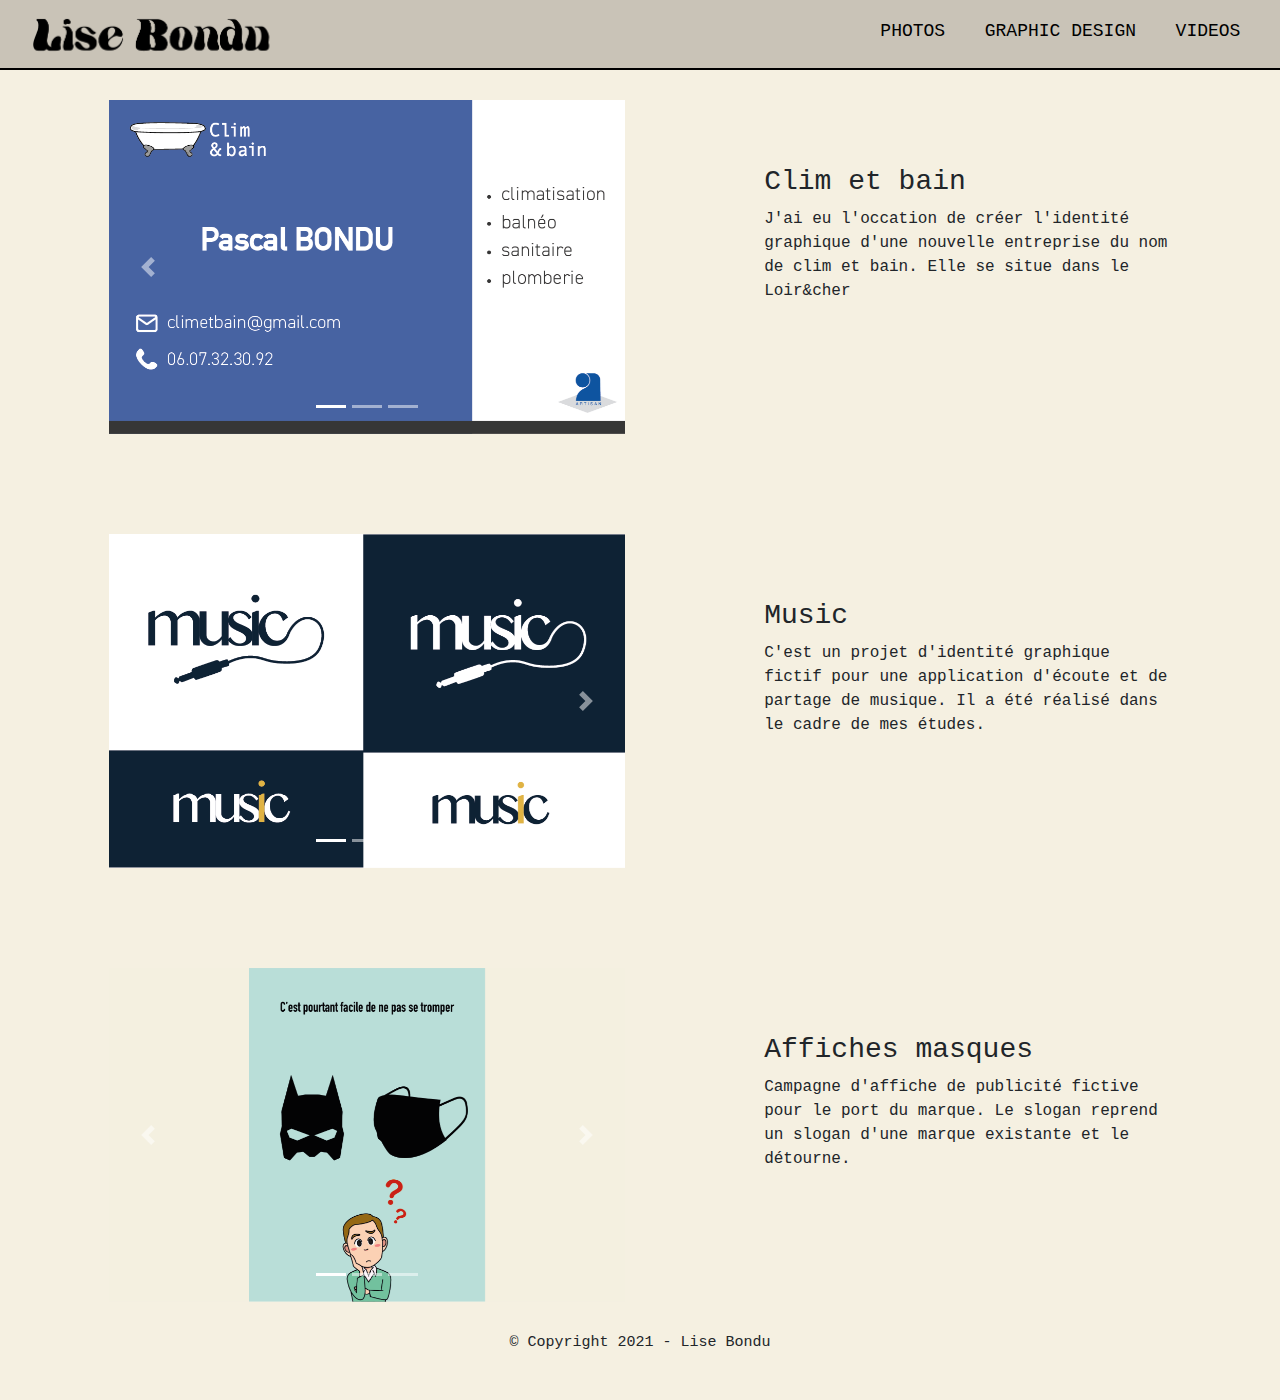
==== graphicDesign.html @ b58b4dde "Add files via upload" ====
<!DOCTYPE html>
<html lang="fr">
<head> 
	<link rel="icon" href="Logos/Logo Portfolio.png" />
    <title>Portfolio | Graphic Design</title>
	<meta charset="UTF-8">
	<link rel="stylesheet" href="https://maxcdn.bootstrapcdn.com/bootstrap/4.0.0/css/bootstrap.min.css" integrity="sha384-Gn5384xqQ1aoWXA+058RXPxPg6fy4IWvTNh0E263XmFcJlSAwiGgFAW/dAiS6JXm" crossorigin="anonymous">
	<link rel="stylesheet" href="styleGraphicdesign.css">
</head>

<body>
	
	<nav>
		<a href="photos.html" class="a">PHOTOS</a>
		<a href="graphicDesign.html" class="a">GRAPHIC DESIGN</a>
		<a href="videos.html" class="a">VIDEOS</a>
	</nav>

	<span><a href="index.html"><img class="img1" src="logo3.png"/><img class="img2" src="icones/logopetit.png"/></a></span>

<div class="row">
	<section class="col-md-5 offset-md-1  col-10 offset-1">
		<div id="carouselExampleIndicators" class="carousel slide" data-ride="carousel">
			<ol class="carousel-indicators">
			  <li data-target="#carouselExampleIndicators" data-slide-to="0" class="active"></li>
			  <li data-target="#carouselExampleIndicators" data-slide-to="1"></li>
			  <li data-target="#carouselExampleIndicators" data-slide-to="2"></li>
			</ol>
			<div class="carousel-inner">
				<div class="carousel-item active">
					<img src="design/cilmetbain/cartedevisite.png">
				</div>
				<div class="carousel-item">
					<img src="design/cilmetbain/logo2fond.png">
				</div>
				<div class="carousel-item">
					<img src="design/cilmetbain/flyer.png">
				</div>
			</div>
			<a class="carousel-control-prev" href="#carouselExampleIndicators" role="button" data-slide="prev">
			  <span class="carousel-control-prev-icon" aria-hidden="true"></span>
			  <span class="sr-only">Previous</span>
			</a>
			<a class="carousel-control-next" href="#carouselExampleIndicators" role="button" data-slide="next">
			  <span class="carousel-control-next-icon" aria-hidden="true"></span>
			  <span class="sr-only">Next</span>
			</a>
		</div>
	</section>
	<div class="paraexpl col-md-4 offset-md-1 col-10 offset-1">
		<h3>Clim et bain</h3>
		<p>J'ai eu l'occation de créer l'identité graphique d'une nouvelle entreprise du nom de clim et bain. Elle se situe dans le Loir&cher</p>
	</div>
</div>

<div class="row">
	<section class="col-md-5 offset-md-1  col-10 offset-1">
		<div id="carouselExampleIndicators2" class="carousel slide" data-ride="carousel">
			<ol class="carousel-indicators">
			  <li data-target="#carouselExampleIndicators2" data-slide-to="0" class="active"></li>
			  <li data-target="#carouselExampleIndicators2" data-slide-to="1"></li>
			  <li data-target="#carouselExampleIndicators2" data-slide-to="2"></li>
			</ol>
			<div class="carousel-inner">
				<div class="carousel-item active">
					<img src="design/music/logoMUSIC.png">
				</div>
				<div class="carousel-item">
					<img src="design/music/publi1.png">
				</div>
				<div class="carousel-item">
					<img src="design/music/publi2.png">
				</div>
			</div>
			<a class="carousel-control-prev" href="#carouselExampleIndicators2" role="button" data-slide="prev">
			  <span class="carousel-control-prev-icon" aria-hidden="true"></span>
			  <span class="sr-only">Previous</span>
			</a>
			<a class="carousel-control-next" href="#carouselExampleIndicators2" role="button" data-slide="next">
			  <span class="carousel-control-next-icon" aria-hidden="true"></span>
			  <span class="sr-only">Next</span>
			</a>
		</div>
	</section>
	
	<div class="paraexpl col-md-4 offset-md-1 col-10 offset-1">
		<h3>Music</h3>
		<p>C'est un projet d'identité graphique fictif pour une application d'écoute et de partage de musique. Il a été réalisé dans le cadre de mes études. </p>
	</div>
</div>

<div class="row">
	<section class="col-md-5 offset-md-1  col-10 offset-1">
		<div id="carouselExampleIndicators3" class="carousel slide" data-ride="carousel">
			<ol class="carousel-indicators">
				<li data-target="#carouselExampleIndicators3" data-slide-to="0" class="active"></li>
				<li data-target="#carouselExampleIndicators3" data-slide-to="1"></li>
				<li data-target="#carouselExampleIndicators3" data-slide-to="2"></li>
			</ol>
			<div class="carousel-inner">
				<div class="carousel-item active">
					<img src="design/masque/AfficheMasque1.png">
				</div>
				<div class="carousel-item">
					<img src="design/masque/AfficheMasque2.png">
				</div>
			</div>
			<a class="carousel-control-prev" href="#carouselExampleIndicators3" role="button" data-slide="prev">
				<span class="carousel-control-prev-icon" aria-hidden="true"></span>
				<span class="sr-only">Previous</span>
			</a>
			<a class="carousel-control-next" href="#carouselExampleIndicators3" role="button" data-slide="next">
				<span class="carousel-control-next-icon" aria-hidden="true"></span>
				<span class="sr-only">Next</span>
			</a>
		</div>
	</section>
	
	<div class="paraexpl col-md-4 offset-md-1 col-10 offset-1">
		<h3>Affiches masques</h3>
		<p>Campagne d'affiche de publicité fictive pour le port du marque. Le slogan reprend un slogan d'une marque existante et le détourne.</p>
	</div>
</div>

	
	
	
	<footer>
		<p>© Copyright 2021 - Lise Bondu</p>
	</footer>
	

	<script src="https://code.jquery.com/jquery-3.3.1.slim.min.js" integrity="sha384-q8i/X+965DzO0rT7abK41JStQIAqVgRVzpbzo5smXKp4YfRvH+8abtTE1Pi6jizo" crossorigin="anonymous"></script>
	<script src="https://cdnjs.cloudflare.com/ajax/libs/popper.js/1.14.7/umd/popper.min.js" integrity="sha384-UO2eT0CpHqdSJQ6hJty5KVphtPhzWj9WO1clHTMGa3JDZwrnQq4sF86dIHNDz0W1" crossorigin="anonymous"></script>
	<script src="https://stackpath.bootstrapcdn.com/bootstrap/4.3.1/js/bootstrap.min.js" integrity="sha384-JjSmVgyd0p3pXB1rRibZUAYoIIy6OrQ6VrjIEaFf/nJGzIxFDsf4x0xIM+B07jRM" crossorigin="anonymous"></script>
</body>
</html>
---- styleGraphicdesign.css ----
html, body{
	margin:0px;
	padding:0px;
	background-color:#f5f0e1;
	font-family:andale mono, monospace;
	width:100%;
}
a{
	text-decoration:none;
}
.a{
	display:inline;
	float:right;
	padding:1em 2.2em 0 0;
	font-size: large;
}
span a img{
	width:15rem;
	position:fixed;
	z-index: 101;
	top:0.8rem;
	left:2rem;
}
nav{
	color:black;
	width:100%;
	height:70px;
	background-color: #c9c3b7;
	border-bottom:black 2px solid;
	display: flex;
	justify-content: flex-end;
	position:fixed;
	z-index: 100;
}
nav p{
	align-items: center;
}
a:link{
	color:black;
}
a:hover{
	color:white;
}
a:visited{
	color:black;
}
a:visited:hover{
	color:white;
}

section{
	padding-top: 100px;
}
img{
	width:100%;
}

.paraexpl{
	margin: auto;
	padding-top: 50px;
}

footer{
	clear:both;
	width:100%;
	text-align:center;
	padding:30px;
	font-size:15px;
}

.img2{
	display:none;
}


@media screen and (max-width: 1000px) {
	.img1{
		display:none;
	}
	.img2{
		display:block;
		width: 4em;
		top:0.8rem;
	}
}
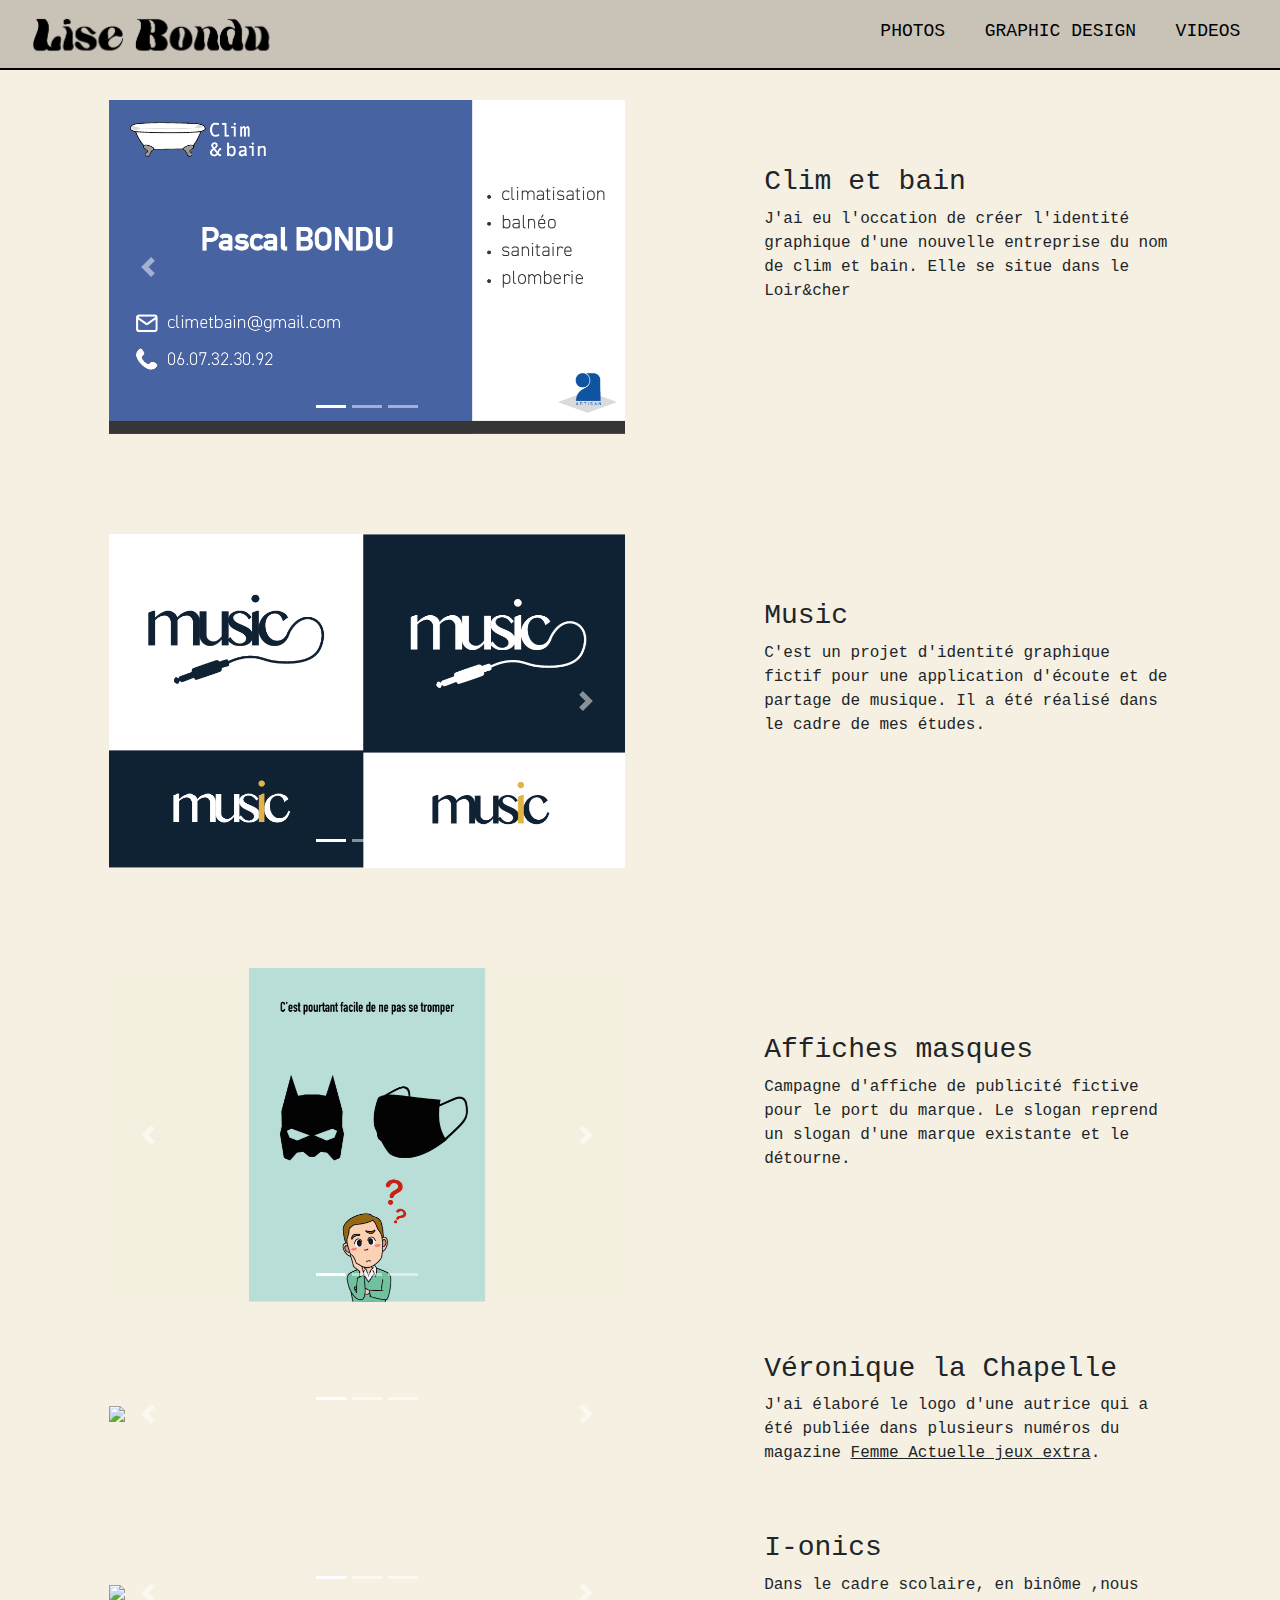
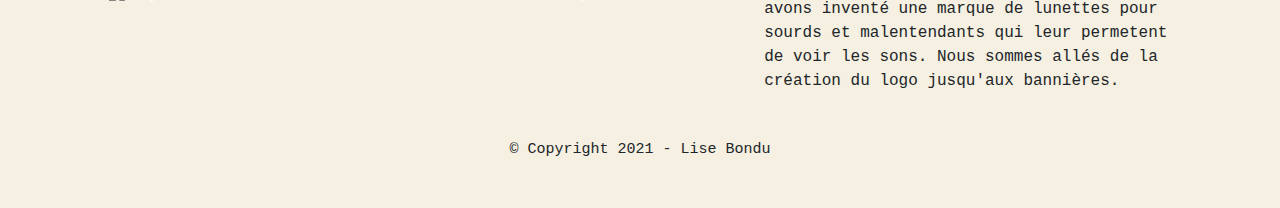
==== commit 300fb369: "Add files via upload" ====
--- a/graphicDesign.html
+++ b/graphicDesign.html
@@ -122,8 +122,77 @@
 	</div>
 </div>
 
-	
-	
+<div class="row">
+	<section class="col-md-5 offset-md-1  col-10 offset-1">
+		<div id="carouselExampleIndicators2" class="carousel slide" data-ride="carousel">
+			<ol class="carousel-indicators">
+			  <li data-target="#carouselExampleIndicators2" data-slide-to="0" class="active"></li>
+			  <li data-target="#carouselExampleIndicators2" data-slide-to="1"></li>
+			  <li data-target="#carouselExampleIndicators2" data-slide-to="2"></li>
+			</ol>
+			<div class="carousel-inner">
+				<div class="carousel-item active">
+					<img src="design/LCR/logoComplet.png">
+				</div>
+				<div class="carousel-item">
+					<img src="design/LCR/logo1.png">
+				</div>
+				<div class="carousel-item">
+					<img src="design/LCR/logo2.png">
+				</div>
+			</div>
+			<a class="carousel-control-prev" href="#carouselExampleIndicators2" role="button" data-slide="prev">
+			  <span class="carousel-control-prev-icon" aria-hidden="true"></span>
+			  <span class="sr-only">Previous</span>
+			</a>
+			<a class="carousel-control-next" href="#carouselExampleIndicators2" role="button" data-slide="next">
+			  <span class="carousel-control-next-icon" aria-hidden="true"></span>
+			  <span class="sr-only">Next</span>
+			</a>
+		</div>
+	</section>
+	
+	<div class="paraexpl col-md-4 offset-md-1 col-10 offset-1">
+		<h3>Véronique la Chapelle</h3>
+		<p>J'ai élaboré le logo d'une autrice qui a été publiée dans plusieurs numéros du magazine <u>Femme Actuelle jeux extra</u>.</p>
+	</div>
+</div>
+	
+<div class="row">
+	<section class="col-md-5 offset-md-1  col-10 offset-1">
+		<div id="carouselExampleIndicators2" class="carousel slide" data-ride="carousel">
+			<ol class="carousel-indicators">
+			  <li data-target="#carouselExampleIndicators2" data-slide-to="0" class="active"></li>
+			  <li data-target="#carouselExampleIndicators2" data-slide-to="1"></li>
+			  <li data-target="#carouselExampleIndicators2" data-slide-to="2"></li>
+			</ol>
+			<div class="carousel-inner">
+				<div class="carousel-item active">
+					<img src="design/Ionics/logo.png">
+				</div>
+				<div class="carousel-item">
+					<img src="design/Ionics/charte.png">
+				</div>
+				<div class="carousel-item">
+					<img src="design/Ionics/bannieres.png">
+				</div>
+			</div>
+			<a class="carousel-control-prev" href="#carouselExampleIndicators2" role="button" data-slide="prev">
+			  <span class="carousel-control-prev-icon" aria-hidden="true"></span>
+			  <span class="sr-only">Previous</span>
+			</a>
+			<a class="carousel-control-next" href="#carouselExampleIndicators2" role="button" data-slide="next">
+			  <span class="carousel-control-next-icon" aria-hidden="true"></span>
+			  <span class="sr-only">Next</span>
+			</a>
+		</div>
+	</section>
+	
+	<div class="paraexpl col-md-4 offset-md-1 col-10 offset-1">
+		<h3>I-onics</h3>
+		<p>Dans le cadre scolaire, en binôme ,nous avons inventé une marque de lunettes pour sourds et malentendants qui leur permetent de voir les sons. Nous sommes allés de la création du logo jusqu'aux bannières.</p>
+	</div>
+</div>
 	
 	<footer>
 		<p>© Copyright 2021 - Lise Bondu</p>
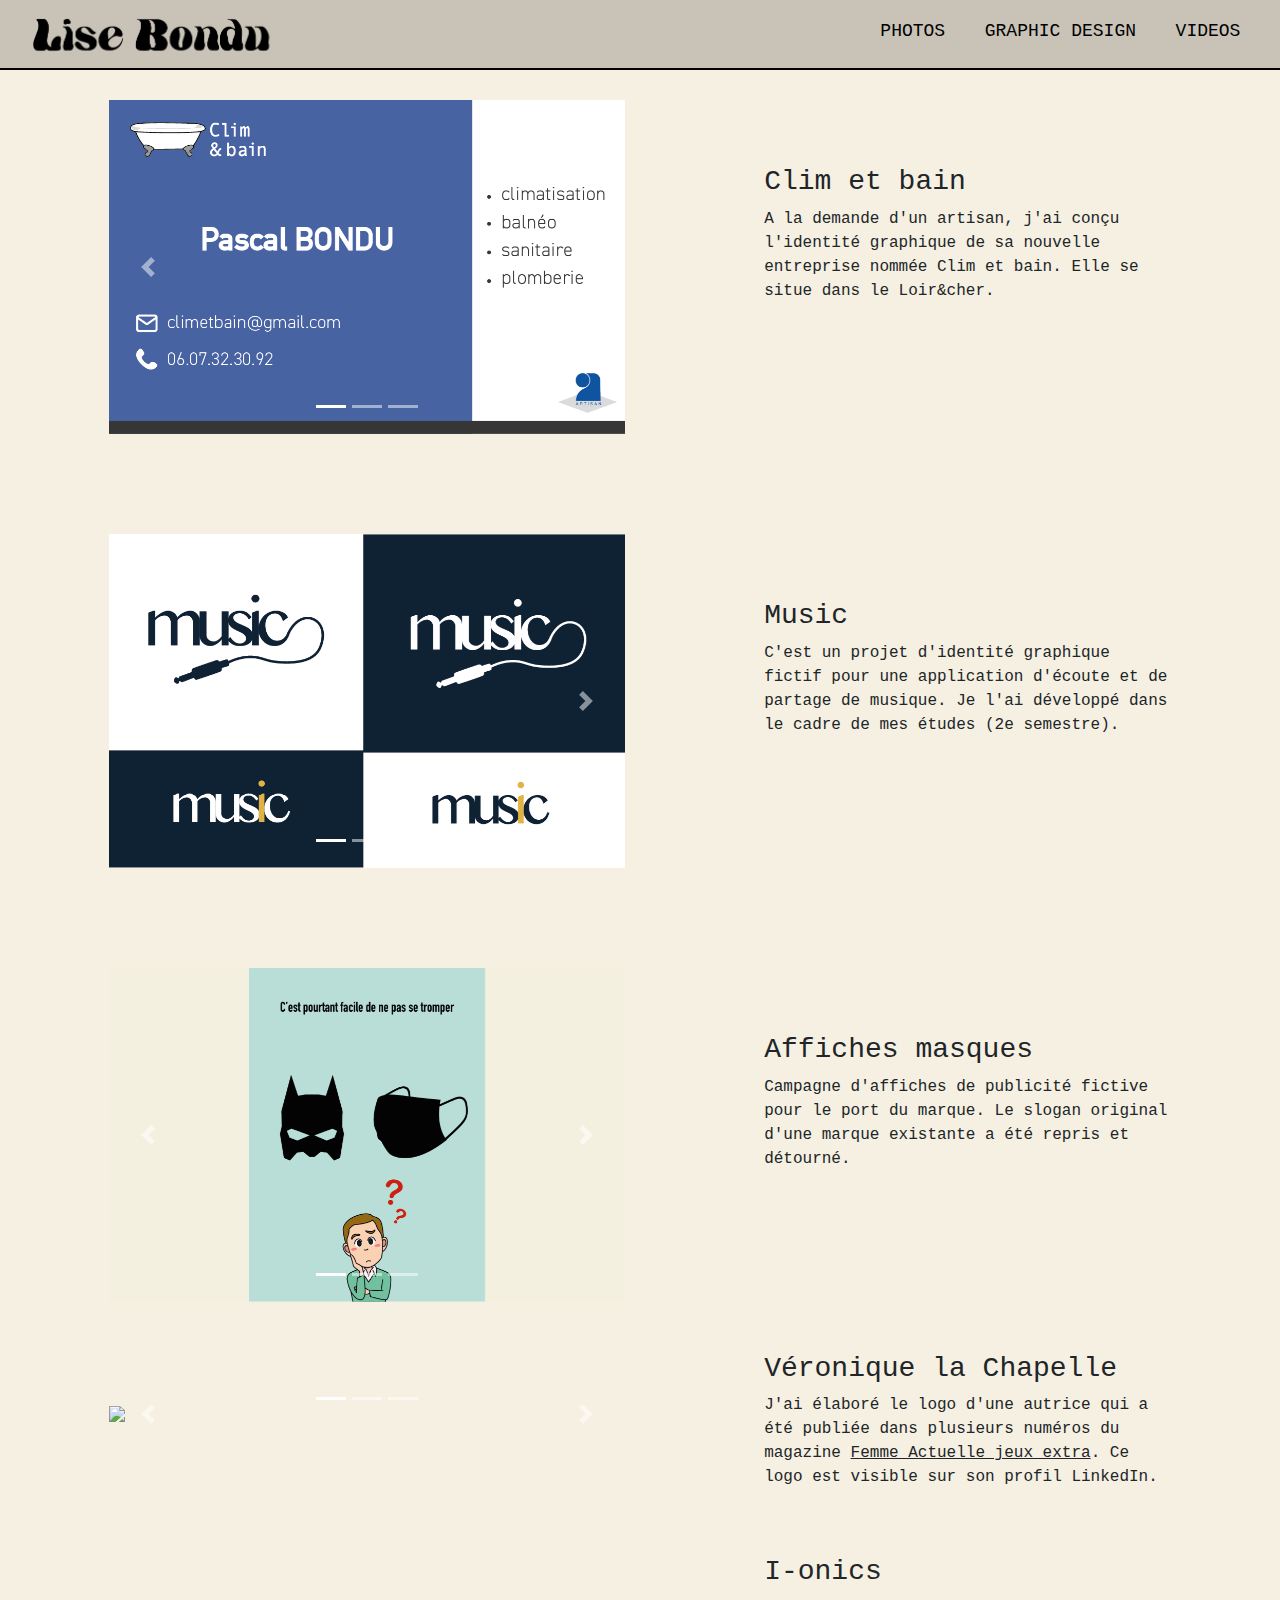
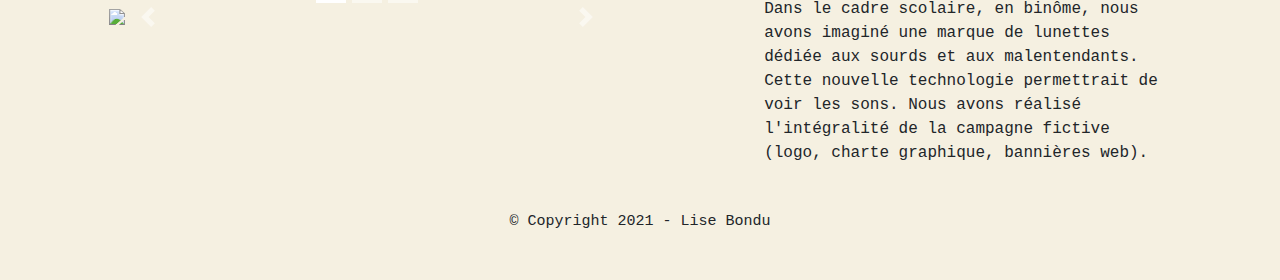
==== commit c209aa98: "Add files via upload" ====
--- a/graphicDesign.html
+++ b/graphicDesign.html
@@ -49,7 +49,7 @@
 	</section>
 	<div class="paraexpl col-md-4 offset-md-1 col-10 offset-1">
 		<h3>Clim et bain</h3>
-		<p>J'ai eu l'occation de créer l'identité graphique d'une nouvelle entreprise du nom de clim et bain. Elle se situe dans le Loir&cher</p>
+		<p>A la demande d'un artisan, j'ai conçu l'identité graphique de sa nouvelle entreprise nommée Clim et bain. Elle se situe dans le Loir&cher.</p>
 	</div>
 </div>
 
@@ -85,7 +85,7 @@
 	
 	<div class="paraexpl col-md-4 offset-md-1 col-10 offset-1">
 		<h3>Music</h3>
-		<p>C'est un projet d'identité graphique fictif pour une application d'écoute et de partage de musique. Il a été réalisé dans le cadre de mes études. </p>
+		<p>C'est un projet d'identité graphique fictif pour une application d'écoute et de partage de musique. Je l'ai développé dans le cadre de mes études (2e semestre). </p>
 	</div>
 </div>
 
@@ -118,7 +118,7 @@
 	
 	<div class="paraexpl col-md-4 offset-md-1 col-10 offset-1">
 		<h3>Affiches masques</h3>
-		<p>Campagne d'affiche de publicité fictive pour le port du marque. Le slogan reprend un slogan d'une marque existante et le détourne.</p>
+		<p>Campagne d'affiches de publicité fictive pour le port du marque. Le slogan original d'une marque existante a été repris et détourné.</p>
 	</div>
 </div>
 
@@ -154,7 +154,7 @@
 	
 	<div class="paraexpl col-md-4 offset-md-1 col-10 offset-1">
 		<h3>Véronique la Chapelle</h3>
-		<p>J'ai élaboré le logo d'une autrice qui a été publiée dans plusieurs numéros du magazine <u>Femme Actuelle jeux extra</u>.</p>
+		<p>J'ai élaboré le logo d'une autrice qui a été publiée dans plusieurs numéros du magazine <u>Femme Actuelle jeux extra</u>. Ce logo est visible sur son profil LinkedIn.</p>
 	</div>
 </div>
 	
@@ -190,7 +190,9 @@
 	
 	<div class="paraexpl col-md-4 offset-md-1 col-10 offset-1">
 		<h3>I-onics</h3>
-		<p>Dans le cadre scolaire, en binôme ,nous avons inventé une marque de lunettes pour sourds et malentendants qui leur permetent de voir les sons. Nous sommes allés de la création du logo jusqu'aux bannières.</p>
+		<p>Dans le cadre scolaire, en binôme, nous avons imaginé une marque de lunettes dédiée aux sourds 
+			et aux malentendants. Cette nouvelle technologie permettrait de voir les sons. Nous avons réalisé l'intégralité de la campagne fictive
+			(logo, charte graphique, bannières web).</p>
 	</div>
 </div>
 	
